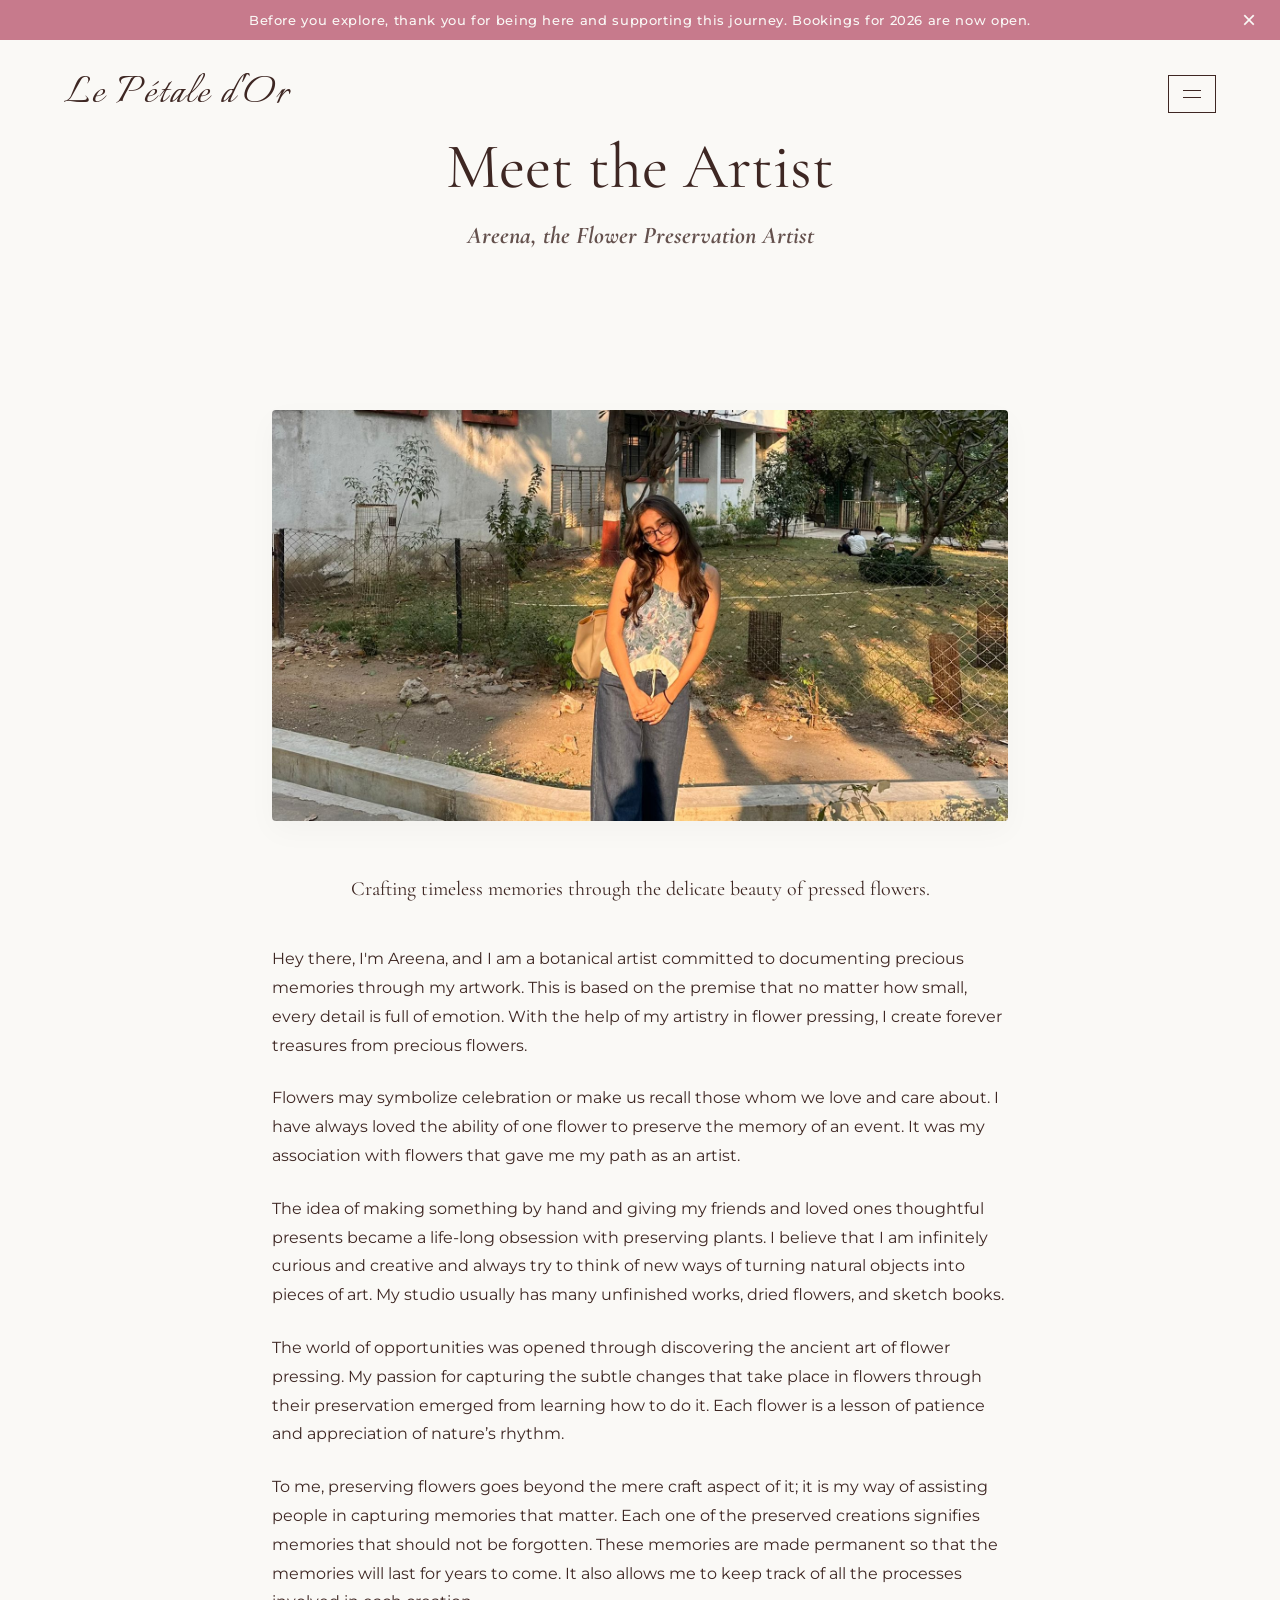
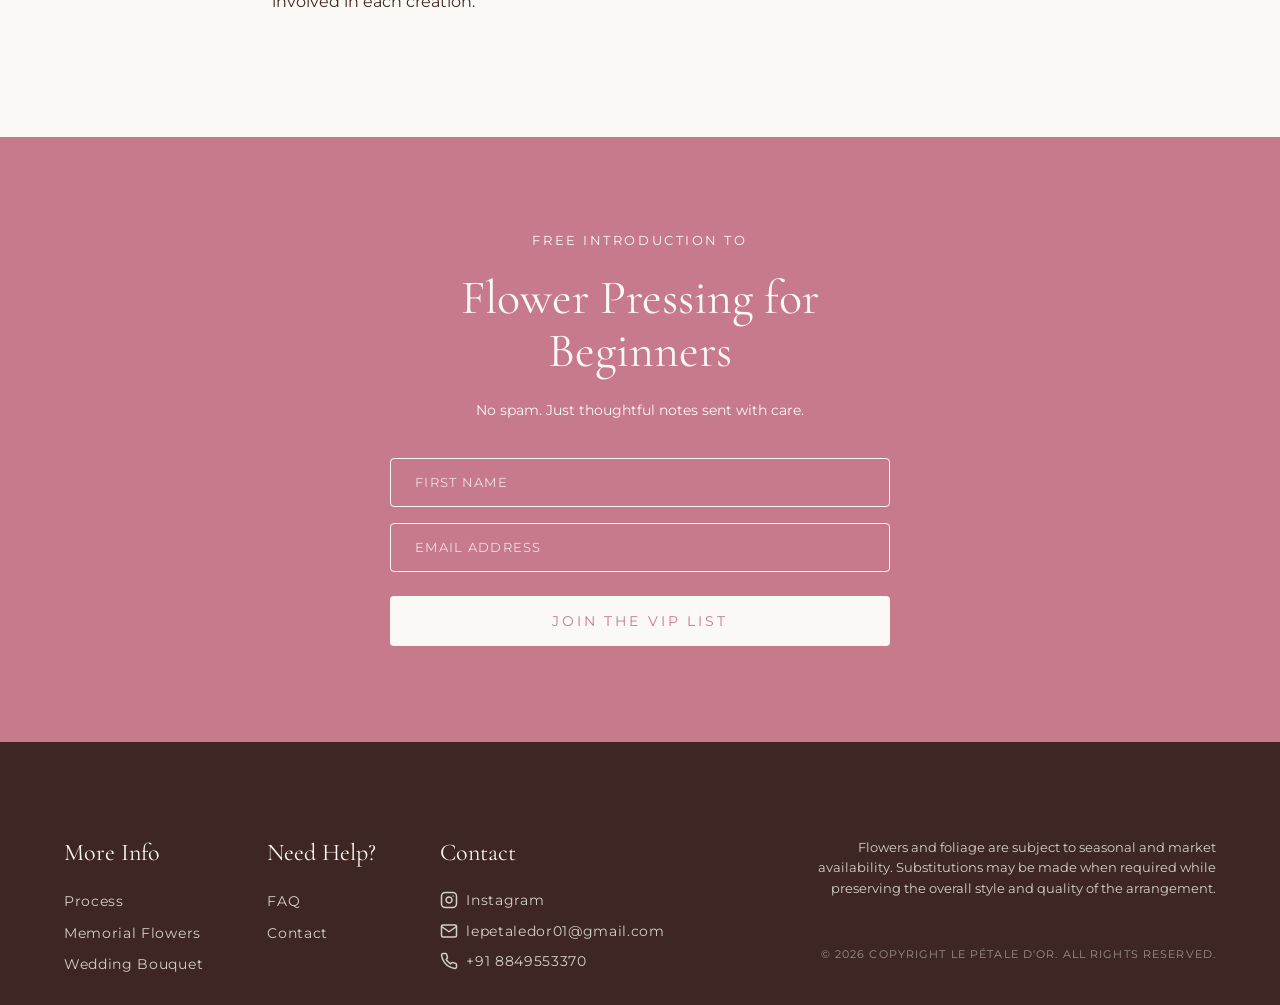
==== about.html @ 4ecacee6 "first commit" ====
<!DOCTYPE html>
<html lang="en">

<head>
    <meta charset="UTF-8">
    <meta name="viewport" content="width=device-width, initial-scale=1.0">
    <title>About the Artist | Areena</title>
    <!-- Google Fonts for elegant typography -->
    <link rel="preconnect" href="https://fonts.googleapis.com">
    <link rel="preconnect" href="https://fonts.gstatic.com" crossorigin>
    <link
        href="https://fonts.googleapis.com/css2?family=Cinzel+Decorative:wght@700&family=Cormorant+Garamond:ital,wght@0,400;0,600;1,400&family=Montserrat:wght@300;400;500&display=swap"
        rel="stylesheet">
    <link rel="stylesheet" href="style.css">
    <style>
        .page-header {
            text-align: center;
            padding: 8rem 2rem 4rem;
            background-color: var(--bg-color);
        }
        .page-title {
            font-family: var(--font-display);
            font-size: 3rem;
            color: var(--text-color);
            margin-bottom: 1rem;
        }
        .page-subtitle {
            font-family: var(--font-serif);
            font-size: 1.5rem;
            font-style: italic;
            color: rgba(62,39,35,0.8);
            margin-bottom: 2rem;
        }
        .about-content-section {
            max-width: 800px;
            margin: 0 auto;
            padding: 0 2rem 6rem;
            font-family: var(--font-sans);
            line-height: 1.8;
            color: var(--text-color);
        }
        .about-content-section p {
            margin-bottom: 1.5rem;
        }
        .about-content-section p.highlight-intro {
            font-family: var(--font-serif);
            font-size: 1.25rem;
            line-height: 1.6;
            margin-bottom: 2.5rem;
            text-align: center;
        }
    </style>
</head>

<body>
    <!-- Announcement Bar -->
    <div class="announcement-bar" id="announcementBar">
        <p>Before you explore, thank you for being here and supporting this journey. Bookings for 2026 are now open.</p>
        <button class="close-announcement" aria-label="Close announcement">&times;</button>
    </div>

    <!-- Navbar -->
    <nav class="navbar">
        <div class="nav-brand">
            <a href="index.html" style="text-decoration:none;">
                <div class="brand-logo">Le Pétale d'Or</div>
            </a>
        </div>
        <div class="nav-actions">
            <button class="menu-btn" aria-label="Open Menu">
                <span class="hamburger-line"></span>
                <span class="hamburger-line"></span>
            </button>
        </div>
    </nav>

    <!-- Sidebar Overlay -->
    <div class="sidebar-overlay"></div>

    <!-- Sidebar -->
    <aside class="sidebar">
        <div class="sidebar-header">
            <button class="close-btn" aria-label="Close Menu">
                <svg width="28" height="28" viewBox="0 0 24 24" fill="none" stroke="currentColor" stroke-width="1"
                    stroke-linecap="round" stroke-linejoin="round">
                    <line x1="18" y1="6" x2="6" y2="18"></line>
                    <line x1="6" y1="6" x2="18" y2="18"></line>
                </svg>
            </button>
        </div>

        <nav class="sidebar-nav">
            <div class="nav-section">
                <div class="section-title">
                    <span class="section-num">01</span>
                    <h2>Pressed For You</h2>
                </div>
                <ul class="section-links">
                    <li><a href="wedding-bouquet-preservation.html">WEDDING BOUQUET PRESERVATION</a></li>
                    <li><a href="shop.html">SHOP</a></li>
                </ul>
            </div>

            <div class="nav-section">
                <div class="section-title">
                    <span class="section-num">02</span>
                    <h2>Press Your Own</h2>
                </div>
                <ul class="section-links">
                    <li><a href="workshops.html">WORKSHOPS</a></li>
                </ul>
            </div>

            <div class="nav-section">
                <div class="section-title">
                    <span class="section-num">03</span>
                    <h2>About</h2>
                </div>
                <ul class="section-links">
                    <li><a href="about.html">THE ARTIST</a></li>
                </ul>
            </div>

            <div class="nav-section">
                <div class="section-title">
                    <span class="section-num">04</span>
                    <h2>Contact</h2>
                </div>
                <ul class="section-links">
                    <li><a href="contact.html">ENQUIRE</a></li>
                </ul>
            </div>
        </nav>
    </aside>

    <main>
        <header class="page-header fade-in-up">
            <h1 class="page-title">Meet the Artist</h1>
            <h2 class="page-subtitle">Areena, the Flower Preservation Artist</h2>
        </header>
        
        <div style="text-align: center; margin: 3rem auto; max-width: 800px; padding: 0 2rem;" class="fade-in-up">
            <img src="Images/artist2.jpeg" alt="Areena - Flower Preservation Artist" style="width: 100%; height: auto; max-height: 600px; object-fit: cover; border-radius: 4px; box-shadow: 0 10px 30px rgba(0,0,0,0.03);">
        </div>
        
        <section class="about-content-section fade-in-up delay-1">
            <p class="highlight-intro">Crafting timeless memories through the delicate beauty of pressed flowers.</p>
            <p>Hey there, I'm Areena, and I am a botanical artist committed to documenting precious memories through my artwork. This is based on the premise that no matter how small, every detail is full of emotion. With the help of my artistry in flower pressing, I create forever treasures from precious flowers.</p>
            <p>Flowers may symbolize celebration or make us recall those whom we love and care about. I have always loved the ability of one flower to preserve the memory of an event. It was my association with flowers that gave me my path as an artist.</p>
            <p>The idea of making something by hand and giving my friends and loved ones thoughtful presents became a life-long obsession with preserving plants. I believe that I am infinitely curious and creative and always try to think of new ways of turning natural objects into pieces of art. My studio usually has many unfinished works, dried flowers, and sketch books.</p>
            <p>The world of opportunities was opened through discovering the ancient art of flower pressing. My passion for capturing the subtle changes that take place in flowers through their preservation emerged from learning how to do it. Each flower is a lesson of patience and appreciation of nature’s rhythm.</p>
            <p>To me, preserving flowers goes beyond the mere craft aspect of it; it is my way of assisting people in capturing memories that matter. Each one of the preserved creations signifies memories that should not be forgotten. These memories are made permanent so that the memories will last for years to come. It also allows me to keep track of all the processes involved in each creation.</p>
        </section>
    </main>

    <!-- VIP List Section -->
    <section class="vip-section">
        <div class="vip-container">
            <span class="vip-subtitle">FREE INTRODUCTION TO</span>
            <h2 class="vip-title">Flower Pressing for Beginners</h2>
            <p class="vip-desc">No spam. Just thoughtful notes sent with care.</p>
            <form class="vip-form" onsubmit="sendToWhatsapp(event)">
                <input type="text" id="vipName" placeholder="FIRST NAME" required>
                <input type="email" id="vipEmail" placeholder="EMAIL ADDRESS" required>
                <button type="submit" class="btn-vip">JOIN THE VIP LIST</button>
            </form>
        </div>
    </section>

    <!-- Footer -->
    <footer class="site-footer">
        <div class="footer-content">
            <div class="footer-left">
                <div class="footer-col">
                    <h3>More Info</h3>
                    <ul>
                        <li><a href="process.html">Process</a></li>
                        <li><a href="memorial-flowers.html">Memorial Flowers</a></li>
                        <li><a href="wedding-bouquet-preservation.html">Wedding Bouquet</a></li>
                    </ul>
                </div>
                <div class="footer-col">
                    <h3>Need Help?</h3>
                    <ul>
                        <li><a href="faq.html">FAQ</a></li>
                        <li><a href="contact.html">Contact</a></li>
                    </ul>
                </div>
                <div class="footer-col">
                    <h3>Contact</h3>
                    <ul class="contact-links">
                        <li><a href="https://instagram.com" target="_blank">
                                <svg width="18" height="18" viewBox="0 0 24 24" fill="none" stroke="currentColor"
                                    stroke-width="2" stroke-linecap="round" stroke-linejoin="round">
                                    <rect x="2" y="2" width="20" height="20" rx="5" ry="5"></rect>
                                    <path d="M16 11.37A4 4 0 1 1 12.63 8 4 4 0 0 1 16 11.37z"></path>
                                    <line x1="17.5" y1="6.5" x2="17.51" y2="6.5"></line>
                                </svg>
                                Instagram
                            </a></li>
                        <li><a href="mailto:lepetaledor01@gmail.com">
                                <svg width="18" height="18" viewBox="0 0 24 24" fill="none" stroke="currentColor"
                                    stroke-width="2" stroke-linecap="round" stroke-linejoin="round">
                                    <path
                                        d="M4 4h16c1.1 0 2 .9 2 2v12c0 1.1-.9 2-2 2H4c-1.1 0-2-.9-2-2V6c0-1.1.9-2 2-2z">
                                    </path>
                                    <polyline points="22,6 12,13 2,6"></polyline>
                                </svg>
                                lepetaledor01@gmail.com
                            </a></li>
                        <li><a href="tel:+918849553370">
                                <svg width="18" height="18" viewBox="0 0 24 24" fill="none" stroke="currentColor"
                                    stroke-width="2" stroke-linecap="round" stroke-linejoin="round">
                                    <path
                                        d="M22 16.92v3a2 2 0 0 1-2.18 2 19.79 19.79 0 0 1-8.63-3.07 19.5 19.5 0 0 1-6-6 19.79 19.79 0 0 1-3.07-8.67A2 2 0 0 1 4.11 2h3a2 2 0 0 1 2 1.72 12.84 12.84 0 0 0 .7 2.81 2 2 0 0 1-.45 2.11L8.09 9.91a16 16 0 0 0 6 6l1.27-1.27a2 2 0 0 1 2.11-.45 12.84 12.84 0 0 0 2.81.7A2 2 0 0 1 22 16.92z">
                                    </path>
                                </svg>
                                +91 8849553370
                            </a></li>
                    </ul>
                </div>
            </div>
            <div class="footer-right">
                <p class="warning-text">Flowers and foliage are subject to seasonal and market availability.
                    Substitutions may be made when required while preserving the overall style and quality of the
                    arrangement.</p>
                <p class="copyright">&copy; 2026 Copyright Le Pétale d'Or. All rights reserved.</p>
            </div>
        </div>
    </footer>

    <script src="script.js"></script>
</body>
</html>
---- style.css ----
@import url('https://fonts.googleapis.com/css2?family=LXGW+WenKai+Mono+TC&family=Tangerine:wght@400;700&display=swap');
@import url('https://fonts.googleapis.com/css2?family=Italianno&family=LXGW+WenKai+Mono+TC&family=Tangerine:wght@400;700&display=swap');
/* --- Variables & Reset --- */
:root {
    --bg-color: #FAF9F6;
    /* Off white */
    --text-color: #3E2723;
    /* Espresso */
    --accent-color: #C77A8C;
    /* Dusty Rose */
    --border-color: rgba(62, 39, 35, 0.15);
    /* Subtle border for sidebar */

    --font-serif: 'Cormorant Garamond', serif;
    --font-sans: 'Montserrat', sans-serif;

    --announcement-height: 40px;
}

* {
    margin: 0;
    padding: 0;
    box-sizing: border-box;
}

body {
    background-color: var(--bg-color);
    color: var(--text-color);
    font-family: var(--font-sans);
    overflow-x: hidden;
    -webkit-font-smoothing: antialiased;
}

/* --- Announcement Bar --- */
.announcement-bar {
    position: absolute;
    top: 0;
    left: 0;
    width: 100%;
    height: var(--announcement-height);
    background-color: var(--accent-color);
    color: var(--bg-color);
    display: flex;
    justify-content: center;
    align-items: center;
    z-index: 200;
    font-family: var(--font-sans);
    font-size: 0.8rem;
    letter-spacing: 0.05em;
    font-weight: 500;
    overflow: hidden;
    transition: height 0.3s ease;
}

.announcement-bar p {
    margin: 0;
    padding: 0 40px;
    text-align: center;
    white-space: nowrap;
    overflow: hidden;
    text-overflow: ellipsis;
}

.close-announcement {
    position: absolute;
    right: 1.5rem;
    background: none;
    border: none;
    color: var(--bg-color);
    font-size: 1.5rem;
    cursor: pointer;
    line-height: 1;
    padding: 0;
    display: flex;
    align-items: center;
    transition: opacity 0.3s ease;
}

.close-announcement:hover {
    opacity: 0.7;
}

/* --- Navbar --- */
.navbar {
    display: flex;
    justify-content: space-between;
    align-items: center;
    padding: 1.5rem 4rem;
    position: absolute;
    top: var(--announcement-height);
    left: 0;
    width: 100%;
    z-index: 100;
    background-color: transparent;
    transition: background-color 0.4s ease, padding 0.4s ease, top 0.3s ease;
}

.navbar.scrolled {
    position: fixed;
    top: 0;
}

.navbar.scrolled,
.navbar.solid {
    background-color: rgba(250, 249, 246, 0.98);
    backdrop-filter: blur(8px);
    padding: 1rem 4rem;
    box-shadow: 0 4px 20px rgba(0, 0, 0, 0.03);
}

.nav-brand {
    display: flex;
    flex-direction: column;
    align-items: flex-start;
}

.brand-logo {
    /* font-family: "Tangerine", cursive; */
    font-family: "Italianno", cursive;
    /* font-style: italic; */
    font-weight: 400;             /* Normal weight preserves the delicate thin lines */    /* Forces the text to stay lowercase */
    letter-spacing: 0.04em;       /* Adds the elegant, airy spacing between letters */
    color: var(--text-color);
    font-size: 3rem;
}

.nav-actions {
    display: flex;
    align-items: center;
    gap: 2.5rem;
}

.cart-btn {
    background: none;
    border: none;
    cursor: pointer;
    display: flex;
    align-items: center;
    gap: 0.4rem;
    color: var(--text-color);
    font-family: var(--font-sans);
    font-size: 0.9rem;
}

.cart-btn svg {
    stroke-width: 1.2;
    transition: transform 0.3s ease;
}

.cart-btn:hover svg {
    transform: scale(1.1);
}

.menu-btn {
    background: none;
    border: 1px solid var(--text-color);
    padding: 12px 14px;
    cursor: pointer;
    display: flex;
    flex-direction: column;
    justify-content: center;
    gap: 6px;
    width: 48px;
    height: 38px;
    transition: all 0.3s ease;
}

.menu-btn:hover {
    background-color: rgba(62, 39, 35, 0.05);
}

.hamburger-line {
    width: 100%;
    height: 1px;
    background-color: var(--text-color);
}

/* --- Sidebar --- */
.sidebar-overlay {
    position: fixed;
    top: 0;
    left: 0;
    width: 100%;
    height: 100vh;
    background: rgba(0, 0, 0, 0.15);
    backdrop-filter: blur(2px);
    z-index: 150;
    opacity: 0;
    visibility: hidden;
    transition: all 0.4s ease;
}

.sidebar-overlay.active {
    opacity: 1;
    visibility: visible;
}

.sidebar {
    position: fixed;
    top: 0;
    right: -500px;
    width: 450px;
    max-width: 100%;
    height: 100vh;
    background-color: var(--bg-color);
    z-index: 200;
    transition: right 0.6s cubic-bezier(0.77, 0, 0.175, 1);
    display: flex;
    flex-direction: column;
    border-left: 1px solid var(--border-color);
    overflow-y: auto;
}

.sidebar.open {
    right: 0;
}

.sidebar-header {
    display: flex;
    justify-content: flex-end;
    align-items: center;
    padding: 2rem 3rem;
    gap: 2rem;
}

.close-btn {
    background: none;
    border: none;
    cursor: pointer;
    color: var(--text-color);
    transition: transform 0.3s ease;
    display: flex;
    align-items: center;
    justify-content: center;
}

.close-btn:hover {
    transform: rotate(90deg);
}

.sidebar-nav {
    display: flex;
    flex-direction: column;
    padding: 0;
}

.nav-section {
    border-top: 1px solid var(--border-color);
    padding: 2.5rem 3rem;
}

.nav-section:last-child {
    border-bottom: 1px solid var(--border-color);
}

.section-title {
    display: flex;
    align-items: baseline;
    gap: 1.5rem;
    margin-bottom: 1.5rem;
}

.section-num {
    font-family: var(--font-sans);
    font-size: 0.85rem;
    letter-spacing: 0.15em;
    opacity: 0.6;
}

.section-title h2 {
    font-family: var(--font-serif);
    font-size: 2.4rem;
    font-weight: 400;
    font-style: italic;
    color: var(--text-color);
}

.section-links {
    list-style: none;
    padding-left: 2.6rem;
    display: flex;
    flex-direction: column;
    gap: 1.2rem;
}

.section-links li a {
    text-decoration: none;
    color: var(--text-color);
    font-family: var(--font-sans);
    font-size: 0.75rem;
    letter-spacing: 0.15em;
    font-weight: 500;
    text-transform: uppercase;
    position: relative;
    display: inline-block;
    transition: color 0.3s ease;
}

.section-links li a::after {
    content: '';
    position: absolute;
    width: 0;
    height: 1px;
    bottom: -4px;
    left: 0;
    background-color: var(--text-color);
    transition: width 0.3s ease;
}

.section-links li a:hover::after {
    width: 100%;
}

.section-links li a.active {
    color: var(--accent-color);
}

.section-links li a.active::after {
    width: 100%;
    background-color: var(--accent-color);
}

/* --- Hero Slideshow --- */
.hero {
    position: relative;
    width: 100%;
    height: 100vh;
    overflow: hidden;
}

.slideshow-container {
    width: 100%;
    height: 100%;
    position: relative;
}

.slide {
    position: absolute;
    top: 0;
    left: 0;
    width: 100%;
    height: 100%;
    opacity: 0;
    transition: opacity 1.5s ease-in-out;
    z-index: 1;
}

.slide.active {
    opacity: 1;
    z-index: 2;
}

.placeholder-img {
    width: 100%;
    height: 100%;
    display: flex;
    flex-direction: column;
    justify-content: center;
    align-items: center;
    text-align: center;
    padding: 2rem;
    /* Simulate a premium image overlay */
    background-blend-mode: overlay;
    background-image: linear-gradient(to bottom, rgba(250, 249, 246, 0.3), rgba(250, 249, 246, 0.7));
}

.placeholder-img h2 {
    font-family: var(--font-serif);
    font-size: 4.5rem;
    font-weight: 400;
    font-style: italic;
    margin-bottom: 1.5rem;
    color: var(--text-color);
    max-width: 800px;
    opacity: 0;
    transform: translateY(30px);
    transition: all 1s cubic-bezier(0.25, 1, 0.5, 1) 0.3s;
}

.placeholder-img p {
    font-family: var(--font-sans);
    font-size: 1rem;
    letter-spacing: 0.25em;
    text-transform: uppercase;
    color: var(--text-color);
    font-weight: 400;
    opacity: 0;
    transform: translateY(20px);
    transition: all 1s cubic-bezier(0.25, 1, 0.5, 1) 0.6s;
}

.slide.active .placeholder-img h2,
.slide.active .placeholder-img p {
    opacity: 1;
    transform: translateY(0);
}

.dots-container {
    position: absolute;
    bottom: 3rem;
    width: 100%;
    display: flex;
    justify-content: center;
    gap: 1.2rem;
    z-index: 10;
}

.dot {
    width: 8px;
    height: 8px;
    border-radius: 50%;
    background-color: transparent;
    border: 1px solid #faf9f6;
    cursor: pointer;
    transition: all 0.4s ease;
}

.dot.active {
    background-color: #faf9f6;
    transform: scale(1.3);
}

.dot:hover {
    background-color: rgba(250, 249, 246, 0.5);
}

/* --- Responsive Design --- */
@media (max-width: 768px) {
    .navbar {
        padding: 1rem 1.5rem;
    }

    .navbar.scrolled {
        padding: 1rem 1.5rem;
    }

    .logo-text {
        font-size: 2rem;
    }

    .sidebar {
        width: 100%;
        right: -100%;
        border-left: none;
    }

    .sidebar-header {
        padding: 1.5rem 2rem;
    }

    .nav-section {
        padding: 2rem;
    }

    .section-title h2 {
        font-size: 2rem;
    }

    .placeholder-img h2 {
        font-size: 2.8rem;
    }

    .placeholder-img p {
        font-size: 0.8rem;
    }
}

/* --- Offerings Section --- */
/* --- Hero Tagline Section --- */
.hero-tagline-section {
    background: var(--bg-color);
    padding: 5rem 2rem 4rem;
    text-align: center;
    border-bottom: 1px solid rgba(62, 39, 35, 0.08);
}

.hero-tagline-inner {
    max-width: 800px;
    margin: 0 auto;
    animation: fadeInUp 0.9s ease both;
}

.hero-tagline-headline {
    font-family: var(--font-serif);
    font-size: clamp(2.4rem, 5vw, 4rem);
    font-weight: 400;
    color: var(--text-color);
    line-height: 1.2;
    margin-bottom: 1.2rem;
}

.hero-tagline-sub {
    font-family: var(--font-serif);
    font-size: clamp(1.1rem, 2vw, 1.4rem);
    font-style: italic;
    color: rgba(62, 39, 35, 0.65);
    margin-bottom: 2.5rem;
    line-height: 1.6;
}

.hero-tagline-pills {
    display: flex;
    align-items: center;
    justify-content: center;
    gap: 1rem;
    flex-wrap: wrap;
}

.hero-tagline-pills span {
    font-family: var(--font-sans);
    font-size: 0.78rem;
    letter-spacing: 0.18em;
    text-transform: uppercase;
    color: var(--text-color);
    border: 1px solid rgba(62, 39, 35, 0.25);
    padding: 0.55rem 1.4rem;
    border-radius: 100px;
    transition: all 0.3s ease;
}

.hero-tagline-pills span:hover {
    background: var(--text-color);
    color: var(--bg-color);
    border-color: var(--text-color);
}

.hero-tagline-pills .pill-divider {
    border: none;
    padding: 0;
    font-family: var(--font-serif);
    font-size: 1.2rem;
    font-style: italic;
    color: var(--accent-color);
    background: transparent !important;
}

.hero-tagline-pills .pill-divider:hover {
    background: transparent !important;
    color: var(--accent-color);
    border: none;
}

@keyframes fadeInUp {
    from { opacity: 0; transform: translateY(20px); }
    to   { opacity: 1; transform: translateY(0); }
}

/* --- Offerings --- */
.offerings {
    padding: 8rem 4rem;
    max-width: 1200px;
    margin: 0 auto;
    display: flex;
    flex-direction: column;
    gap: 10rem;
}

.offering-block {
    display: flex;
    align-items: center;
    gap: 6rem;
}

.offering-block.reverse {
    flex-direction: row-reverse;
}

.offering-content {
    flex: 1;
    display: flex;
    flex-direction: column;
    align-items: flex-start;
}

.offering-subtitle {
    font-family: var(--font-sans);
    font-size: 0.85rem;
    letter-spacing: 0.15em;
    text-transform: uppercase;
    color: var(--accent-color);
    margin-bottom: 1rem;
    font-weight: 500;
}

.offering-title {
    font-family: var(--font-serif);
    font-size: 3.5rem;
    font-weight: 400;
    font-style: italic;
    color: var(--text-color);
    margin-bottom: 1.5rem;
    line-height: 1.1;
}

.offering-desc {
    font-family: var(--font-sans);
    font-size: 1rem;
    line-height: 1.8;
    color: var(--text-color);
    opacity: 0.8;
    margin-bottom: 2.5rem;
    max-width: 90%;
}

.btn-primary {
    display: inline-block;
    padding: 1rem 2.5rem;
    background-color: var(--text-color);
    color: var(--bg-color);
    text-decoration: none;
    font-family: var(--font-sans);
    font-size: 0.8rem;
    letter-spacing: 0.15em;
    text-transform: uppercase;
    border: 1px solid var(--text-color);
    transition: all 0.3s ease;
}

.btn-primary:hover {
    background-color: transparent;
    color: var(--text-color);
}

.offering-image {
    flex: 1;
    width: 100%;
}

.offering-img {
    width: 100%;
    aspect-ratio: 4/5;
    object-fit: cover;
    display: block;
    background-color: rgba(62, 39, 35, 0.05); /* subtle background while loading */
}

.offering-placeholder {
    width: 100%;
    aspect-ratio: 4/5;
    background-color: rgba(62, 39, 35, 0.05);
    background-image: none;
    display: flex;
    justify-content: center;
    align-items: center;
    color: var(--text-color);
    font-family: var(--font-sans);
    font-size: 1rem;
    letter-spacing: 0.1em;
    text-transform: uppercase;
}

@media (max-width: 992px) {
    .offerings {
        padding: 5rem 2rem;
        gap: 6rem;
    }

    .offering-block,
    .offering-block.reverse {
        flex-direction: column;
        gap: 3rem;
    }

    .offering-title {
        font-size: 2.5rem;
    }

    .offering-desc {
        max-width: 100%;
    }
}

/* --- About Artist Section --- */
.about-artist-section {
    padding: 10rem 4rem;
    background-color: var(--bg-color);
    /* blends with the rest */
}

.about-container {
    max-width: 1100px;
    margin: 0 auto;
    display: flex;
    align-items: center;
    gap: 8rem;
}

.about-image-wrapper {
    flex: 1;
    position: relative;
    max-width: 450px;
}

.about-placeholder {
    width: 100%;
    aspect-ratio: 3/4;
    border-radius: 200px 200px 0 0;
    /* Arch effect */
    background-color: rgba(62, 39, 35, 0.05);
    display: flex;
    justify-content: center;
    align-items: center;
    color: var(--text-color);
    font-family: var(--font-sans);
    font-size: 0.9rem;
    letter-spacing: 0.1em;
    text-transform: uppercase;
    position: relative;
    z-index: 2;
    box-shadow: 0 20px 40px rgba(0, 0, 0, 0.05);
}

.about-deco {
    position: absolute;
    top: 3rem;
    left: -3rem;
    width: 100%;
    height: 100%;
    border-radius: 200px 200px 0 0;
    border: 1px solid #3E2723;
    z-index: 1;
}

.about-content {
    flex: 1;
    display: flex;
    flex-direction: column;
    justify-content: center;
    align-items: flex-start;
}

.about-label {
    font-family: var(--font-sans);
    font-size: 0.8rem;
    letter-spacing: 0.2em;
    color: #3E2723;
    text-transform: uppercase;
    margin-bottom: 1.5rem;
    font-weight: 500;
}

.about-title {
    font-family: var(--font-serif);
    font-size: 4rem;
    font-style: italic;
    font-weight: 400;
    color: var(--text-color);
    margin-bottom: 1.5rem;
    line-height: 1.1;
}

.about-subtitle {
    font-family: var(--font-sans);
    font-size: 1.1rem;
    color: var(--accent-color);
    margin-bottom: 2rem;
    line-height: 1.6;
    font-weight: 500;
}

.about-body p {
    font-family: var(--font-sans);
    font-size: 0.95rem;
    line-height: 1.8;
    color: var(--text-color);
    opacity: 0.8;
    margin-bottom: 2rem;
}

@media (max-width: 992px) {
    .about-container {
        flex-direction: column;
        gap: 5rem;
    }

    .about-deco {
        left: -1.5rem;
        top: 1.5rem;
    }

    .about-artist-section {
        padding: 6rem 2rem;
    }
}

/* --- Page Content (e.g. FAQs) --- */
.page-content {
    padding: 150px 4rem 0 4rem;
    /* Top padding accounts for fixed navbar, 0 bottom padding to touch footer */
    max-width: 1000px;
    margin: 0 auto;
    margin-bottom: 20px;
}

.page-header {
    text-align: center;
    margin-bottom: 4rem;
}

.page-header h1 {
    font-family: var(--font-serif);
    font-size: 4rem;
    font-weight: 400;
    color: var(--text-color);
}

.faq-container {
    display: flex;
    flex-direction: column;
}

.faq-item {
    border-top: 1px solid var(--border-color);
}

.faq-item:last-child {
    border-bottom: 1px solid var(--border-color);
}

.faq-item details {
    padding: 2rem 0;
    cursor: pointer;
}

.faq-item summary {
    font-family: var(--font-serif);
    font-size: 1.8rem;
    color: var(--text-color);
    list-style: none;
    /* Hide default arrow */
    position: relative;
    padding-right: 2rem;
    outline: none;
}

/* Custom arrow for summary */
.faq-item summary::-webkit-details-marker {
    display: none;
}

.faq-item summary::after {
    content: '';
    position: absolute;
    right: 0;
    top: 50%;
    transform: translateY(-50%) rotate(45deg);
    width: 8px;
    height: 8px;
    border-bottom: 2px solid var(--text-color);
    border-right: 2px solid var(--text-color);
    transition: transform 0.3s ease;
}

.faq-item details[open] summary::after {
    transform: translateY(-50%) rotate(225deg);
}

.faq-answer {
    padding-top: 1.5rem;
    font-family: var(--font-sans);
    font-size: 0.95rem;
    line-height: 1.8;
    color: var(--text-color);
    opacity: 0.85;
}

/* --- Process Page --- */
.process-page .intro-text {
    font-family: var(--font-sans);
    font-size: 1.1rem;
    line-height: 1.8;
    color: var(--text-color);
    margin-bottom: 1.5rem;
    max-width: 800px;
    margin-left: auto;
    margin-right: auto;
}

.process-timeline {
    margin-top: 4rem;
    display: flex;
    flex-direction: column;
    gap: 4rem;
    max-width: 800px;
    margin-left: auto;
    margin-right: auto;
}

.process-step {
    border-left: 1px solid var(--border-color);
    padding-left: 3rem;
    position: relative;
}

.process-step::before {
    content: '';
    position: absolute;
    left: -4px;
    top: 6px;
    width: 7px;
    height: 7px;
    border-radius: 50%;
    background-color: var(--accent-color);
}

.step-header {
    margin-bottom: 1.5rem;
}

.step-num {
    font-family: var(--font-sans);
    font-size: 0.8rem;
    letter-spacing: 0.2em;
    color: var(--accent-color);
    text-transform: uppercase;
    display: block;
    margin-bottom: 0.5rem;
}

.step-header h2 {
    font-family: var(--font-serif);
    font-size: 2.5rem;
    font-weight: 400;
    color: var(--text-color);
    line-height: 1.2;
}

.step-content p {
    font-family: var(--font-sans);
    font-size: 0.95rem;
    line-height: 1.8;
    color: var(--text-color);
    opacity: 0.85;
    margin-bottom: 1.5rem;
}

.process-faqs {
    max-width: 800px;
    margin: 0 auto;
}

@media (max-width: 768px) {
    .page-content {
        padding: 120px 2rem 4rem 2rem;
    }

    .page-header h1 {
        font-size: 3rem;
    }

    .faq-item summary {
        font-size: 1.4rem;
    }
}

/* --- Testimonials Section --- */
.testimonials-section {
    background-color: #C77A8C;
    color: var(--bg-color);
    padding: 6rem 4rem 4rem 4rem;
    position: relative;
    display: flex;
    flex-direction: column;
    align-items: center;
    justify-content: center;
    overflow: hidden;
}

.testi-controls {
    display: flex;
    align-items: center;
    gap: 2rem;
    margin-top: 1rem;
}

.testi-dots-container {
    display: flex;
    gap: 1rem;
    align-items: center;
}

.testi-dot {
    width: 8px;
    height: 8px;
    border-radius: 50%;
    background-color: transparent;
    border: 1px solid var(--bg-color);
    cursor: pointer;
    transition: all 0.4s ease;
}

.testi-dot.active {
    background-color: var(--bg-color);
    transform: scale(1.3);
}

.testi-dot:hover {
    background-color: rgba(250, 249, 246, 0.5);
}

.testi-btn {
    background: transparent;
    border: 1px solid rgba(250, 249, 246, 0.5);
    border-radius: 50%;
    width: 45px;
    height: 45px;
    display: flex;
    justify-content: center;
    align-items: center;
    color: var(--bg-color);
    cursor: pointer;
    transition: all 0.3s ease;
}

.testi-btn:hover {
    border-color: var(--bg-color);
    background-color: rgba(250, 249, 246, 0.1);
}

.testi-slider-container {
    max-width: 800px;
    width: 100%;
    overflow: hidden;
}

.testi-wrapper {
    display: flex;
    transition: transform 0.5s ease-in-out;
}

.testimonial-slide {
    min-width: 100%;
    box-sizing: border-box;
    text-align: center;
    padding: 0 1rem;
}

.testi-text {
    font-family: var(--font-serif);
    font-size: 1.6rem;
    line-height: 1.6;
    margin-bottom: 2.5rem;
}

.testi-name {
    font-family: var(--font-sans);
    font-size: 0.85rem;
    letter-spacing: 0.1em;
    text-transform: uppercase;
}

@media (max-width: 768px) {
    .testimonials-section {
        padding: 4rem 1rem 3rem 1rem;
    }

    .testi-text {
        font-size: 1.3rem;
    }

    .testi-controls {
        gap: 1rem;
    }
}

/* --- Call to Action Section --- */
.cta-section {
    background-color: var(--bg-color);
    /* To contrast with the pink footer and pink testimonials */
    padding: 8rem 4rem;
}

.cta-container {
    max-width: 1200px;
    margin: 0 auto;
    display: flex;
    align-items: center;
    gap: 8rem;
}

.ba-slider-container {
    flex: 1;
    position: relative;
    max-width: 500px;
    width: 100%;
    aspect-ratio: 3/4;
    overflow: hidden;
    box-shadow: 0 10px 40px rgba(0, 0, 0, 0.08);
}

.ba-img {
    position: absolute;
    top: 0;
    left: 0;
    width: 100%;
    height: 100%;
}

.ba-img-after {
    background-color: #C77A8C;
}

.ba-img-before {
    background-color: rgba(62, 39, 35, 0.08);
    clip-path: inset(0 50% 0 0);
    /* Cropped half by default */
}

.cta-placeholder {
    width: 100%;
    height: 100%;
    display: flex;
    justify-content: center;
    align-items: center;
    font-family: var(--font-sans);
    font-size: 1rem;
    letter-spacing: 0.1em;
    color: var(--text-color);
    text-transform: uppercase;
}

.ba-slider {
    position: absolute;
    top: 0;
    left: 0;
    width: 100%;
    height: 100%;
    opacity: 0;
    cursor: ew-resize;
    z-index: 5;
}

.ba-slider-line {
    position: absolute;
    top: 0;
    left: 50%;
    width: 2px;
    height: 100%;
    background: #3E2723;
    z-index: 4;
    pointer-events: none;
    transform: translateX(-50%);
    box-shadow: 0 0 10px rgba(0, 0, 0, 0.2);
}

.ba-slider-button {
    position: absolute;
    top: 50%;
    left: 50%;
    transform: translate(-50%, -50%);
    width: 45px;
    height: 45px;
    border-radius: 50%;
    background: rgba(250, 249, 246, 0.8);
    border: 2px solid #3E2723;
    z-index: 4;
    pointer-events: none;
    display: flex;
    justify-content: center;
    align-items: center;
    box-shadow: 0 4px 15px rgba(0, 0, 0, 0.15);
    color: #3E2723;
}

.cta-content {
    flex: 1;
    display: flex;
    flex-direction: column;
    align-items: center;
    text-align: center;
}

.cta-subtitle {
    font-family: var(--font-serif);
    font-size: 1.5rem;
    font-style: italic;
    color: var(--text-color);
    margin-bottom: 2.5rem;
    font-weight: 400;
}

.cta-title {
    font-family: var(--font-serif);
    font-size: 3.5rem;
    font-weight: 400;
    color: var(--text-color);
    margin-bottom: 4rem;
    line-height: 1.1;
    max-width: 500px;
}

.btn-secondary {
    display: inline-block;
    padding: 1rem 3rem;
    background-color: #C77A8C;
    /* Dusty Rose */
    color: var(--bg-color);
    text-decoration: none;
    font-family: var(--font-sans);
    font-size: 0.9rem;
    letter-spacing: 0.2em;
    text-transform: uppercase;
    border: 2px solid var(--bg-color);
    box-shadow: 0 0 0 1px #C77A8C;
    transition: all 0.3s ease;
}

.btn-secondary:hover {
    background-color: #3E2723;
    color: var(--bg-color);
    box-shadow: 0 0 0 1px #3E2723;
}

@media (max-width: 992px) {
    .cta-container {
        flex-direction: column;
        gap: 5rem;
    }

    .cta-section {
        padding: 6rem 2rem;
    }

    .cta-title {
        font-size: 2.5rem;
    }
}

/* --- VIP Section --- */
.vip-section {
    background-color: var(--accent-color);
    padding: 6rem 2rem;
    display: flex;
    justify-content: center;
    align-items: center;
    text-align: center;
}

.vip-container {
    max-width: 500px;
    width: 100%;
}

.vip-subtitle {
    font-family: var(--font-sans);
    font-size: 0.8rem;
    letter-spacing: 0.2em;
    color: var(--bg-color);
    text-transform: uppercase;
    display: block;
    margin-bottom: 1.5rem;
}

.vip-title {
    font-family: var(--font-serif);
    font-size: 3rem;
    font-weight: 400;
    color: var(--bg-color);
    line-height: 1.1;
    margin-bottom: 1.5rem;
}

.vip-desc {
    font-family: var(--font-sans);
    font-size: 0.85rem;
    color: var(--bg-color);
    margin-bottom: 2.5rem;
}

.vip-form {
    display: flex;
    flex-direction: column;
    gap: 1rem;
}

.vip-form input {
    background: transparent;
    border: 1px solid var(--bg-color);
    padding: 1rem 1.5rem;
    font-family: var(--font-sans);
    font-size: 0.8rem;
    letter-spacing: 0.1em;
    color: var(--bg-color);
    outline: none;
    transition: background-color 0.3s ease;
    border-radius: 4px;
}

.vip-form input::placeholder {
    color: var(--bg-color);
    opacity: 0.8;
    text-transform: uppercase;
}

.vip-form input:focus {
    background-color: rgba(250, 249, 246, 0.1);
}

.btn-vip {
    background-color: var(--bg-color);
    color: var(--accent-color);
    border: none;
    padding: 1rem 1.5rem;
    font-family: var(--font-sans);
    font-size: 0.9rem;
    letter-spacing: 0.2em;
    text-transform: uppercase;
    cursor: pointer;
    margin-top: 0.5rem;
    transition: opacity 0.3s ease;
    border-radius: 4px;
}

.btn-vip:hover {
    opacity: 0.9;
}

/* --- Footer --- */
.site-footer {
    background-color: var(--text-color);
    color: var(--bg-color);
    padding: 6rem 4rem 2rem;
    font-family: var(--font-sans);
}

.footer-content {
    display: flex;
    justify-content: space-between;
    align-items: flex-start;
    flex-wrap: wrap;
    gap: 4rem;
    max-width: 1400px;
    margin: 0 auto;
}

.footer-left {
    display: flex;
    gap: 4rem;
    flex: 1;
}

.footer-col h3 {
    font-family: var(--font-serif);
    font-size: 1.5rem;
    font-weight: 400;
    margin-bottom: 1.5rem;
}

.footer-col ul {
    list-style: none;
    display: flex;
    flex-direction: column;
    gap: 0.8rem;
}

.contact-links li a {
    display: flex;
    align-items: center;
    gap: 0.5rem;
    text-transform: none;
    /* keep emails lowercase */
    letter-spacing: 0.05em;
}

.footer-col a {
    color: var(--bg-color);
    text-decoration: none;
    font-size: 0.85rem;
    letter-spacing: 0.05em;
    opacity: 0.8;
    transition: opacity 0.3s ease;
}

.footer-col a:hover {
    color: var(--bg-color);
}

.footer-right {
    flex: 1;
    max-width: 400px;
    display: flex;
    flex-direction: column;
    justify-content: space-between;
    text-align: right;
}

.warning-text {
    font-family: var(--font-sans);
    font-size: 0.8rem;
    line-height: 1.6;
    color: rgba(250, 249, 246, 0.8);
    margin-bottom: 3rem;
}

.copyright {
    font-family: var(--font-sans);
    font-size: 0.7rem;
    letter-spacing: 0.1em;
    color: rgba(250, 249, 246, 0.5);
    text-transform: uppercase;
}

@media (max-width: 768px) {
    .site-footer {
        padding: 4rem 2rem 2rem 2rem;
    }

    .footer-content {
        flex-direction: column;
        gap: 3rem;
    }

    .footer-left {
        flex-direction: column;
        gap: 3rem;
    }

    .footer-right {
        text-align: left;
        max-width: 100%;
    }
}

/* --- Memorial Flowers Form Styles --- */
.service-pill {
    cursor: pointer;
}

.service-pill input[type="checkbox"] {
    display: none;
}

.service-pill span {
    display: inline-block;
    padding: 0.5rem 1rem;
    border: 1px solid var(--border-color);
    font-family: var(--font-sans);
    font-size: 0.75rem;
    color: var(--text-color);
    transition: all 0.3s ease;
}

.service-pill input[type="checkbox"]:checked+span {
    background-color: var(--accent-color);
    color: var(--bg-color);
    border-color: var(--accent-color);
}

/* --- Contact Page --- */
.contact-page {

    padding-top: 150px;
    padding-bottom: 6rem;
    background-color: var(--bg-color);
}

.contact-container {
    max-width: 1100px;
    margin: 0 auto;
    display: flex;
    gap: 8rem;
    align-items: flex-start;
}

.contact-left {
    flex: 1;
    max-width: 450px;
}

.contact-title {
    font-family: var(--font-serif);
    font-size: 3.5rem;
    font-style: italic;
    font-weight: 400;
    color: var(--accent-color);
    margin-bottom: 2.5rem;
}

.contact-desc {
    font-family: var(--font-sans);
    font-size: 0.95rem;
    line-height: 1.8;
    color: var(--text-color);
    margin-bottom: 1.5rem;
    opacity: 0.85;
}

.contact-link {
    color: var(--accent-color);
    text-decoration: underline;
    text-underline-offset: 4px;
    transition: opacity 0.3s ease;
}

.contact-link:hover {
    opacity: 0.7;
}

.contact-socials {
    display: flex;
    gap: 1.2rem;
    margin-top: 3rem;
}

.contact-socials a {
    display: flex;
    align-items: center;
    justify-content: center;
    width: 40px;
    height: 40px;
    border: 1px solid var(--text-color);
    border-radius: 50%;
    color: var(--text-color);
    transition: all 0.3s ease;
}

.contact-socials a:hover {
    background-color: var(--text-color);
    color: var(--bg-color);
}

.contact-right {
    flex: 1;
}

.contact-form {
    display: flex;
    flex-direction: column;
    gap: 2.5rem;
}

.contact-form .form-group-name {
    display: flex;
    gap: 2rem;
}

.contact-form .form-group-name .form-field {
    flex: 1;
}

.contact-form .form-field {
    display: flex;
    flex-direction: column;
}

.contact-form label {
    font-family: var(--font-sans);
    font-size: 0.85rem;
    letter-spacing: 0.1em;
    color: var(--text-color);
    margin-bottom: 0.8rem;
    text-transform: capitalize;
}

.contact-form .visually-hidden {
    visibility: hidden;
}

.contact-form label .required {
    opacity: 0.6;
    text-transform: none;
    font-style: italic;
    font-size: 0.8rem;
}

.contact-form input,
.contact-form textarea {
    width: 100%;
    background: transparent;
    border: none;
    border-bottom: 1px solid rgba(62, 39, 35, 0.4);
    padding: 0.5rem 0;
    font-family: var(--font-sans);
    font-size: 0.9rem;
    color: var(--text-color);
    outline: none;
    transition: border-color 0.3s ease;
}

.contact-form textarea {
    resize: vertical;
}

.contact-form input:focus,
.contact-form textarea:focus {
    border-bottom-color: var(--accent-color);
}

.contact-form input::placeholder,
.contact-form textarea::placeholder {
    color: var(--text-color);
    opacity: 0.4;
    font-size: 0.85rem;
}

.contact-form .btn-secondary {
    align-self: flex-start;
    padding: 1rem 3rem;
    margin-top: 1rem;
}

@media (max-width: 992px) {
    .contact-container {
        flex-direction: column;
        gap: 5rem;
        padding: 0 2rem;
    }

    .contact-left {
        max-width: 100%;
    }

    .contact-form .form-group-name {
        flex-direction: column;
        gap: 2.5rem;
    }
}
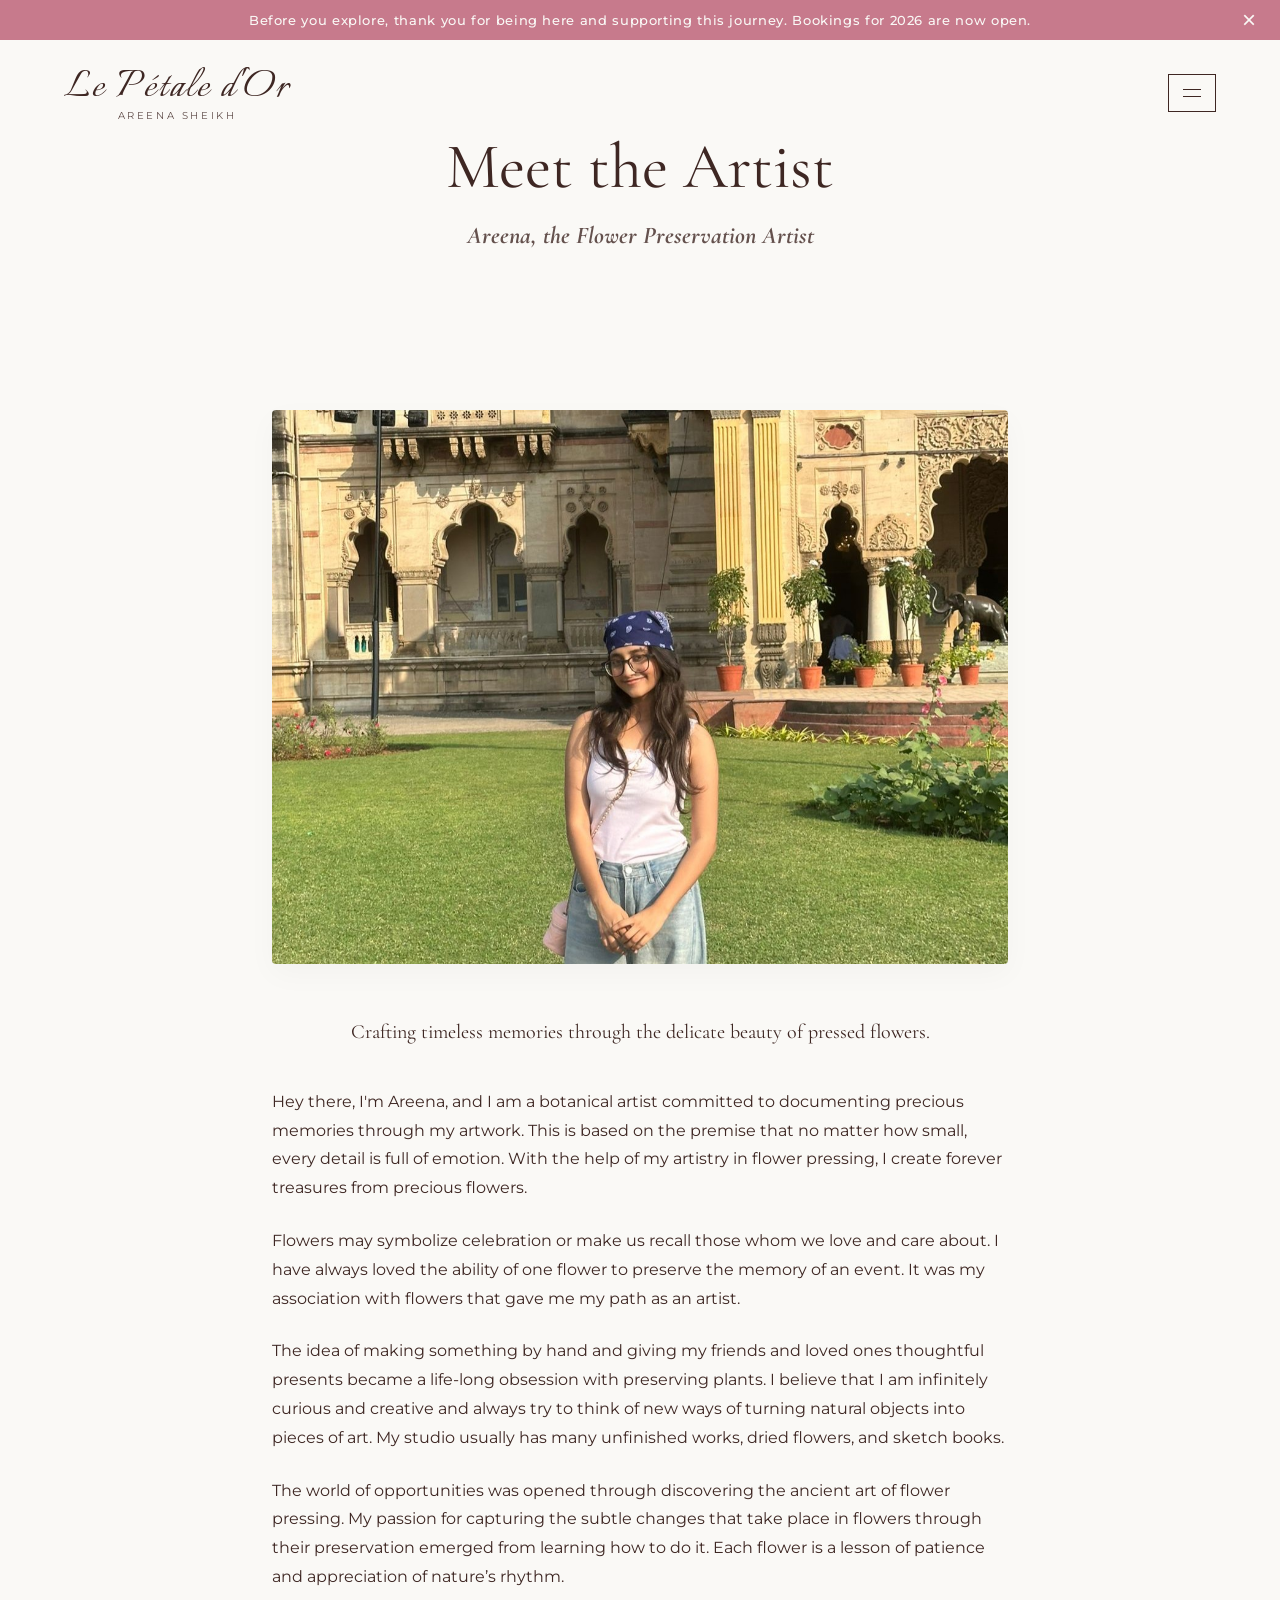
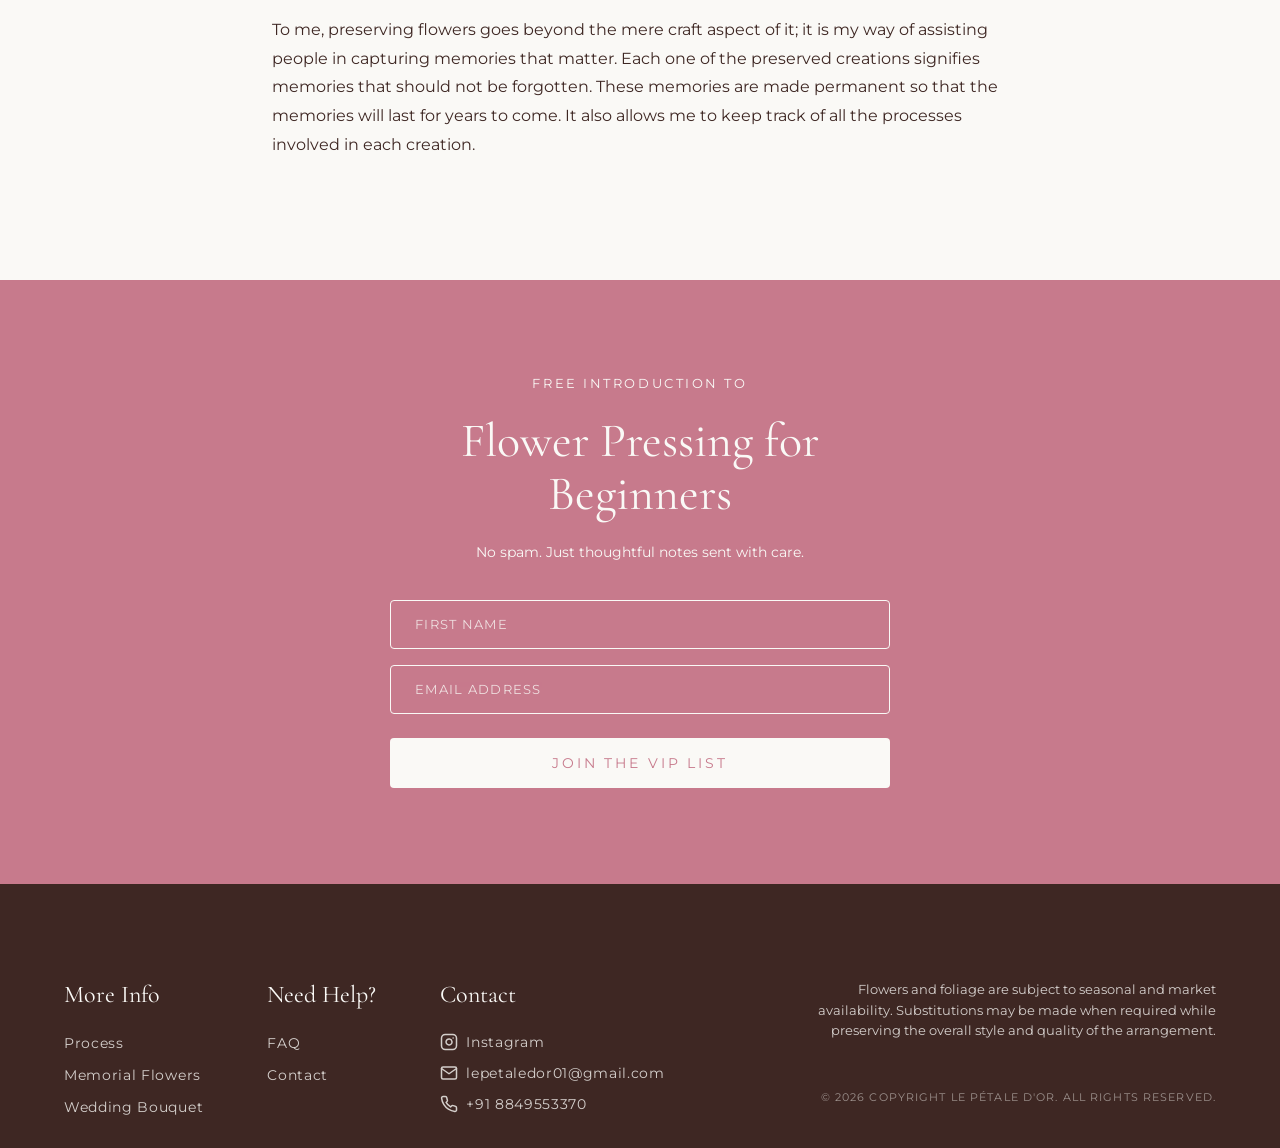
==== commit 9f189522: "minor changes" ====
--- a/about.html
+++ b/about.html
@@ -64,6 +64,7 @@
         <div class="nav-brand">
             <a href="index.html" style="text-decoration:none;">
                 <div class="brand-logo">Le Pétale d'Or</div>
+                <div class="brand-subtitle">Areena Sheikh</div>
             </a>
         </div>
         <div class="nav-actions">
@@ -140,7 +141,7 @@
         </header>
         
         <div style="text-align: center; margin: 3rem auto; max-width: 800px; padding: 0 2rem;" class="fade-in-up">
-            <img src="Images/artist2.jpeg" alt="Areena - Flower Preservation Artist" style="width: 100%; height: auto; max-height: 600px; object-fit: cover; border-radius: 4px; box-shadow: 0 10px 30px rgba(0,0,0,0.03);">
+            <img src="Images/artist3.jpeg" alt="Areena - Flower Preservation Artist" style="width: 100%; height: auto; max-height: 600px; object-fit: cover; border-radius: 4px; box-shadow: 0 10px 30px rgba(0,0,0,0.03);">
         </div>
         
         <section class="about-content-section fade-in-up delay-1">
--- a/style.css
+++ b/style.css
@@ -118,11 +118,30 @@
     /* font-family: "Tangerine", cursive; */
     font-family: "Italianno", cursive;
     /* font-style: italic; */
-    font-weight: 400;             /* Normal weight preserves the delicate thin lines */    /* Forces the text to stay lowercase */
+    font-weight: 400;             /* Normal weight preserves the delicate thin lines */
     letter-spacing: 0.04em;       /* Adds the elegant, airy spacing between letters */
     color: var(--text-color);
     font-size: 3rem;
-}
+    line-height: 1;
+}
+
+.brand-subtitle {
+    font-family: var(--font-sans);
+    font-size: 0.65rem;
+    letter-spacing: 0.25em;
+    text-transform: uppercase;
+    color: var(--text-color);
+    text-align: center;
+    margin-top: -0.2rem;
+    opacity: 0.8;
+}
+
+.nav-brand a {
+    display: flex;
+    flex-direction: column;
+    align-items: center;
+}
+
 
 .nav-actions {
     display: flex;
@@ -1614,4 +1633,154 @@
         flex-direction: column;
         gap: 2.5rem;
     }
+}
+
+/* --- Extra Mobile Adjustments (< 768px and < 576px) --- */
+@media (max-width: 768px) {
+    /* Reduce global paddings */
+    .offerings {
+        padding: 4rem 1.5rem;
+        gap: 4rem;
+    }
+    
+    .about-artist-section {
+        padding: 4rem 1.5rem;
+    }
+    
+    .about-container {
+        gap: 3rem;
+    }
+    
+    .cta-section {
+        padding: 4rem 1.5rem;
+    }
+    
+    .cta-container {
+        gap: 3rem;
+    }
+    
+    .vip-section {
+        padding: 4rem 1.5rem;
+    }
+    
+    .vip-title {
+        font-size: 2.2rem;
+    }
+    
+    .testimonials-section {
+        padding: 4rem 1.5rem 3rem 1.5rem;
+    }
+    
+    .testi-text {
+        font-size: 1.2rem;
+        margin-bottom: 1.5rem;
+    }
+
+    /* Process Timeline Adjustments */
+    .process-timeline {
+        margin-top: 2rem;
+        gap: 2.5rem;
+    }
+    
+    .step-header h2 {
+        font-size: 1.8rem;
+    }
+    
+    .process-step {
+        padding-left: 2rem;
+    }
+    
+    /* Footer stacking */
+    .footer-left {
+        gap: 2rem;
+        flex-direction: column;
+    }
+    
+    /* Ensure no text overflows */
+    .about-title {
+        font-size: 3rem;
+    }
+    
+    .hero-tagline-headline {
+        font-size: 2.5rem;
+    }
+    
+    /* Adjust contact forms slightly */
+    .contact-form {
+        gap: 1.5rem;
+    }
+}
+
+@media (max-width: 576px) {
+    .navbar {
+        padding: 1rem 1rem;
+    }
+    
+    .navbar.scrolled {
+        padding: 0.8rem 1rem;
+    }
+    
+    .brand-logo {
+        font-size: 2rem;
+    }
+    
+    .brand-subtitle {
+        font-size: 0.55rem;
+    }
+    
+    /* Hero Placeholder Adjustments */
+    .placeholder-img h2 {
+        font-size: 2.2rem;
+    }
+    
+    .placeholder-img p {
+        font-size: 0.75rem;
+    }
+    
+    /* Reduce margins/gaps further */
+    .offering-title {
+        font-size: 2rem;
+    }
+    
+    .offering-block, .offering-block.reverse {
+        gap: 2rem;
+    }
+    
+    .about-title {
+        font-size: 2.5rem;
+    }
+    
+    .cta-title {
+        font-size: 2rem;
+    }
+    
+    .btn-primary, .btn-secondary, .btn-vip {
+        padding: 0.8rem 1.5rem;
+        font-size: 0.75rem;
+        width: 100%;
+        text-align: center;
+    }
+    
+    /* Sidebar mobile widths */
+    .sidebar {
+        width: 100%;
+    }
+    
+    .sidebar-header {
+        padding: 1.5rem;
+    }
+    
+    .nav-section {
+        padding: 1.5rem;
+    }
+    
+    .section-title h2 {
+        font-size: 1.8rem;
+    }
+    
+    /* Announcement text scrolling/fitting */
+    .announcement-bar p {
+        font-size: 0.75rem;
+        padding: 0 30px;
+    }
 }
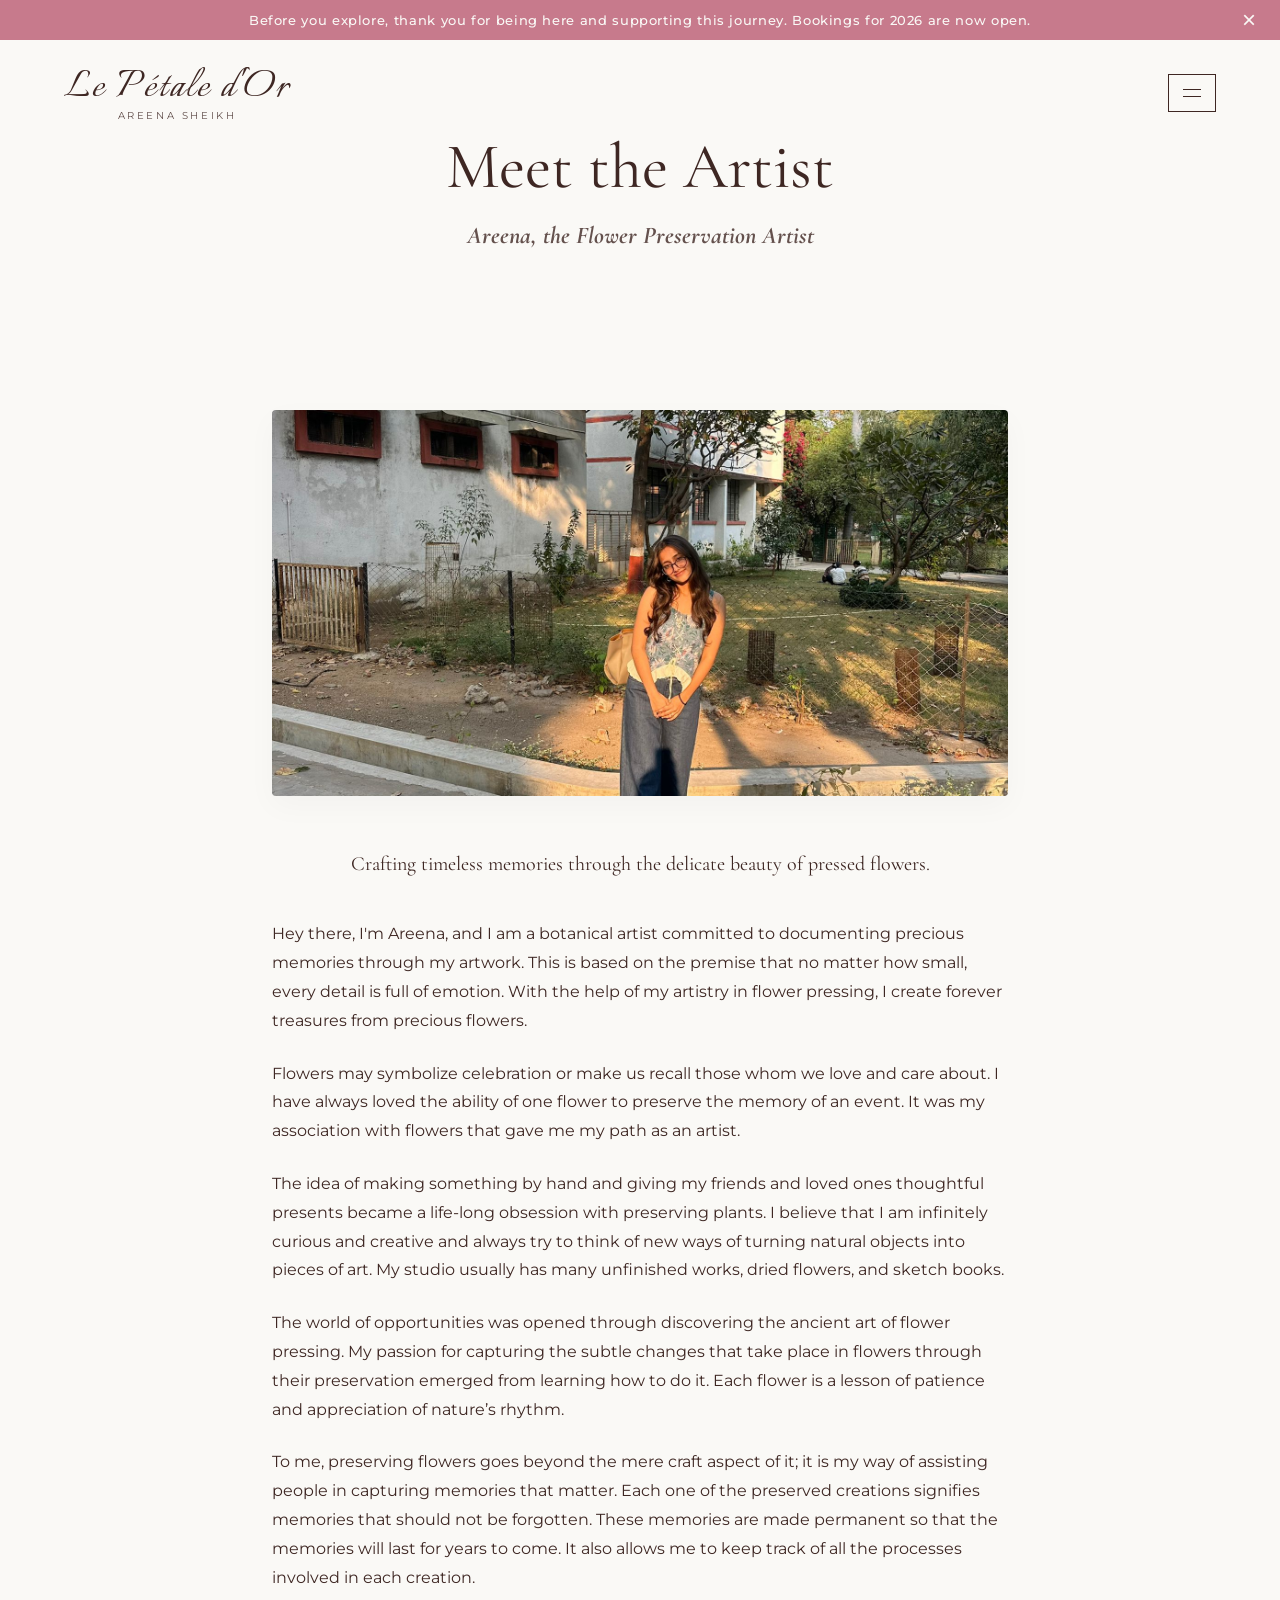
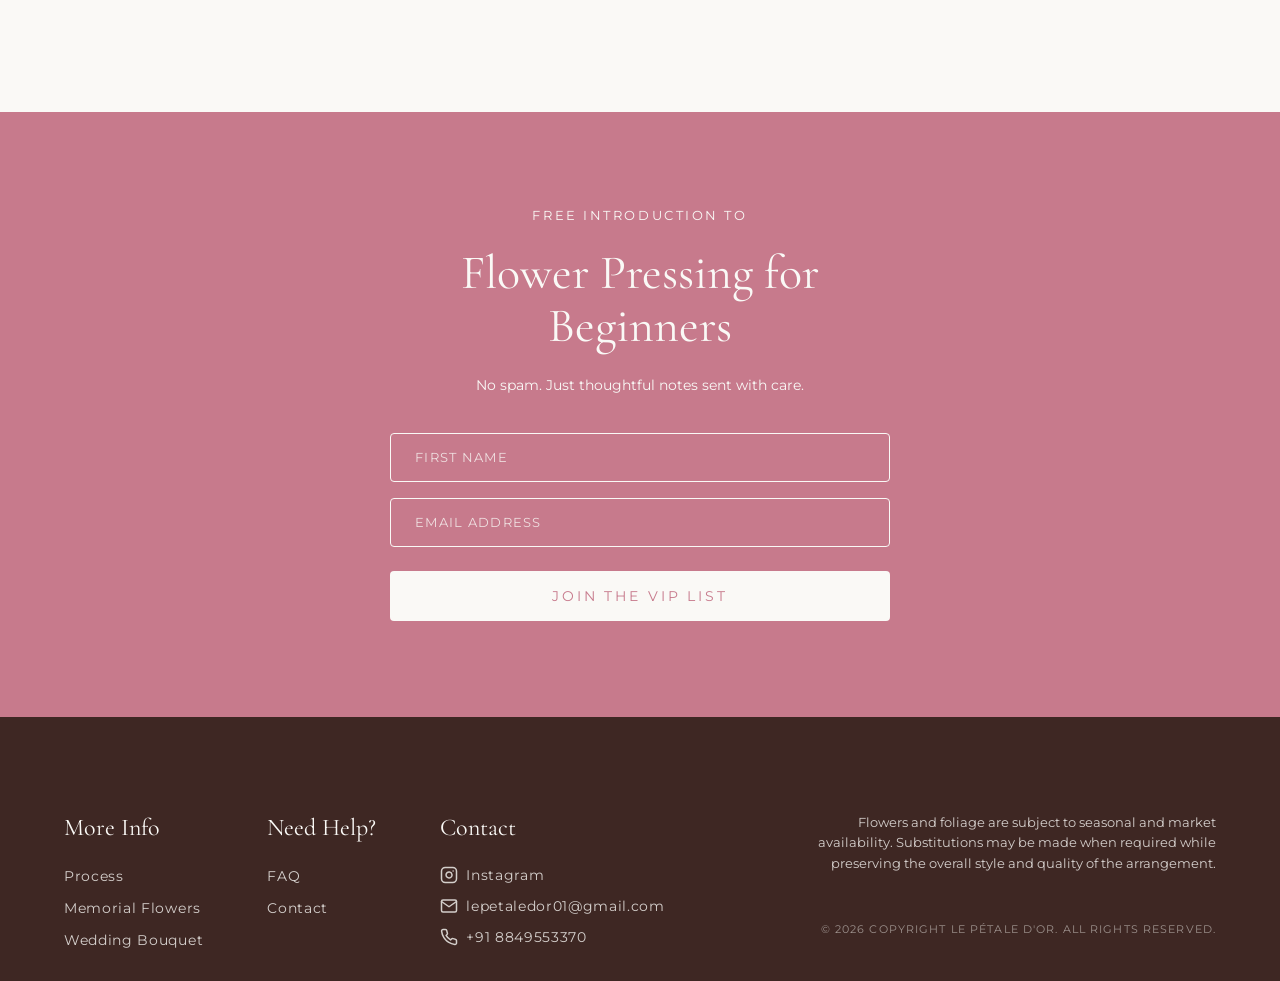
==== commit 5492aaa0: "change the artist photo in about page" ====
--- a/about.html
+++ b/about.html
@@ -141,7 +141,7 @@
         </header>
         
         <div style="text-align: center; margin: 3rem auto; max-width: 800px; padding: 0 2rem;" class="fade-in-up">
-            <img src="Images/artist3.jpeg" alt="Areena - Flower Preservation Artist" style="width: 100%; height: auto; max-height: 600px; object-fit: cover; border-radius: 4px; box-shadow: 0 10px 30px rgba(0,0,0,0.03);">
+            <img src="Images/artist5.jpeg" alt="Areena - Flower Preservation Artist" style="width: 100%; height: auto; max-height: 600px; object-fit: cover; border-radius: 4px; box-shadow: 0 10px 30px rgba(0,0,0,0.03);">
         </div>
         
         <section class="about-content-section fade-in-up delay-1">
